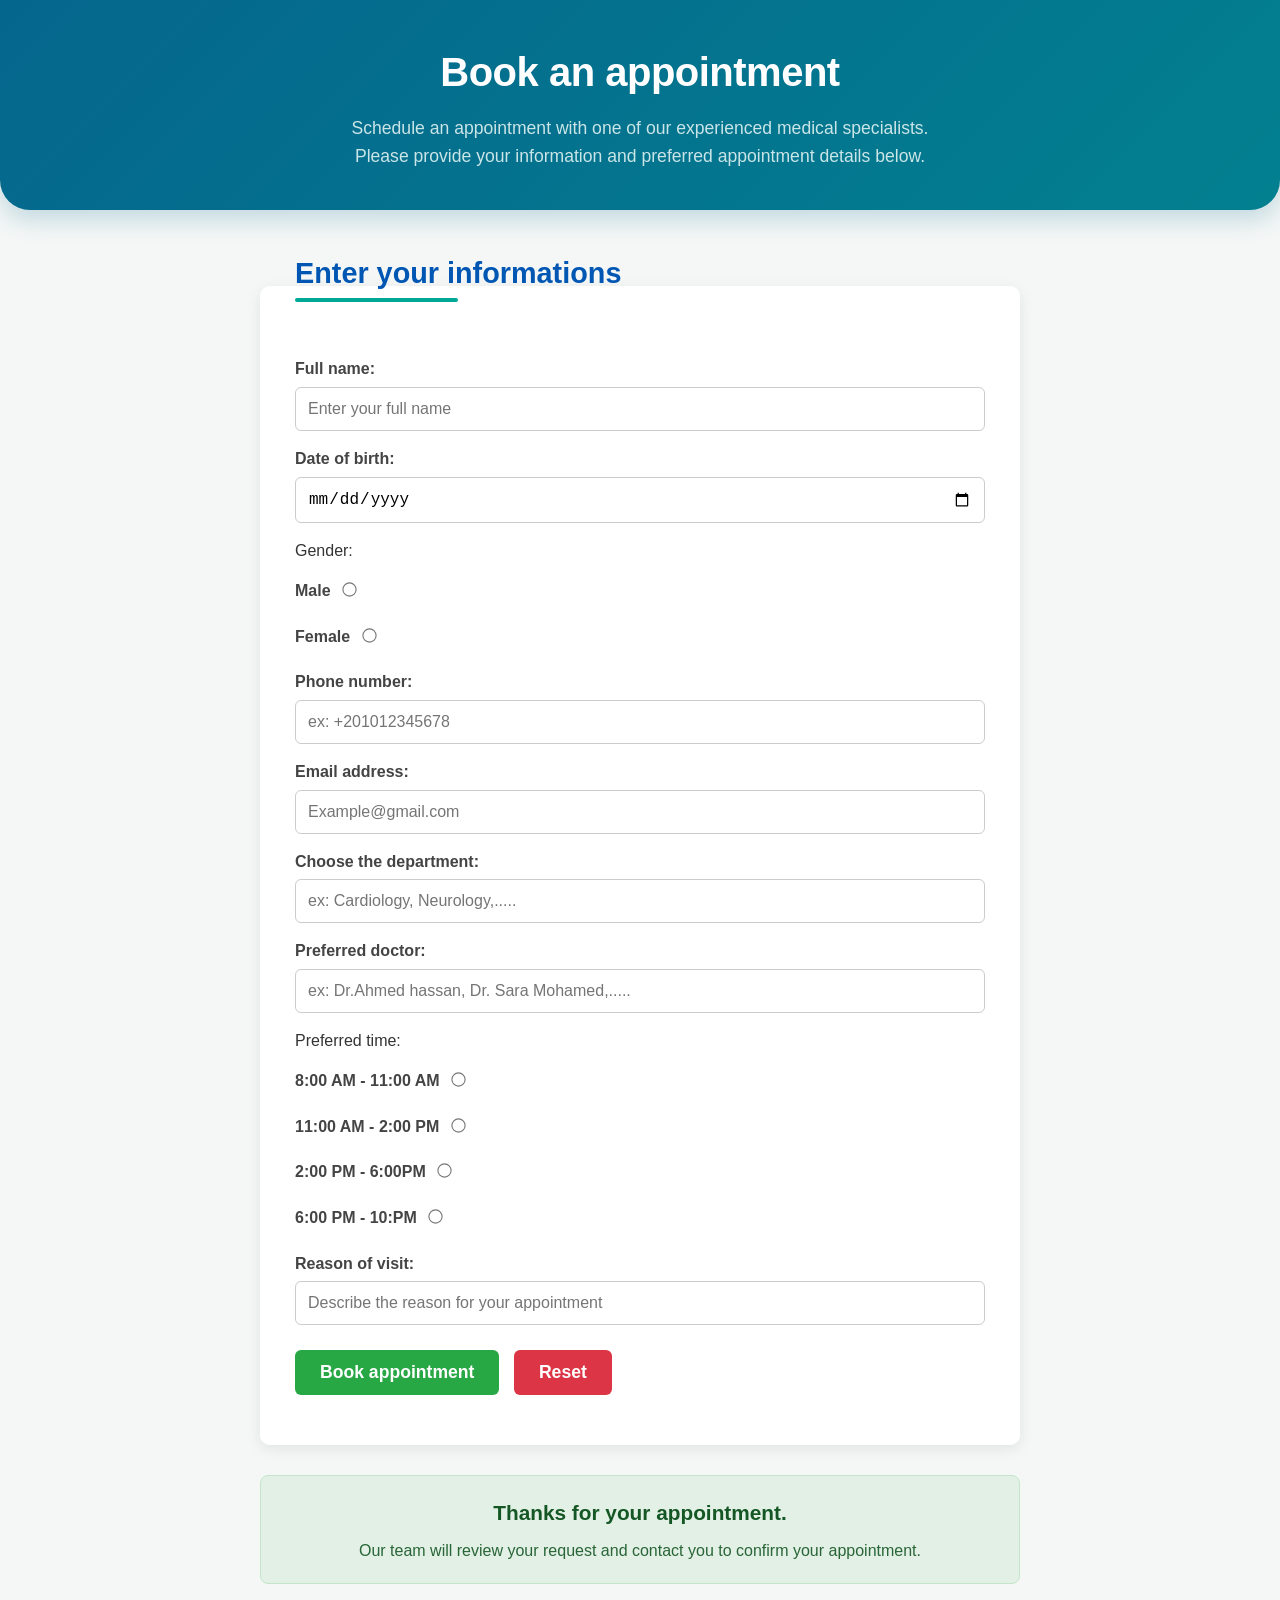
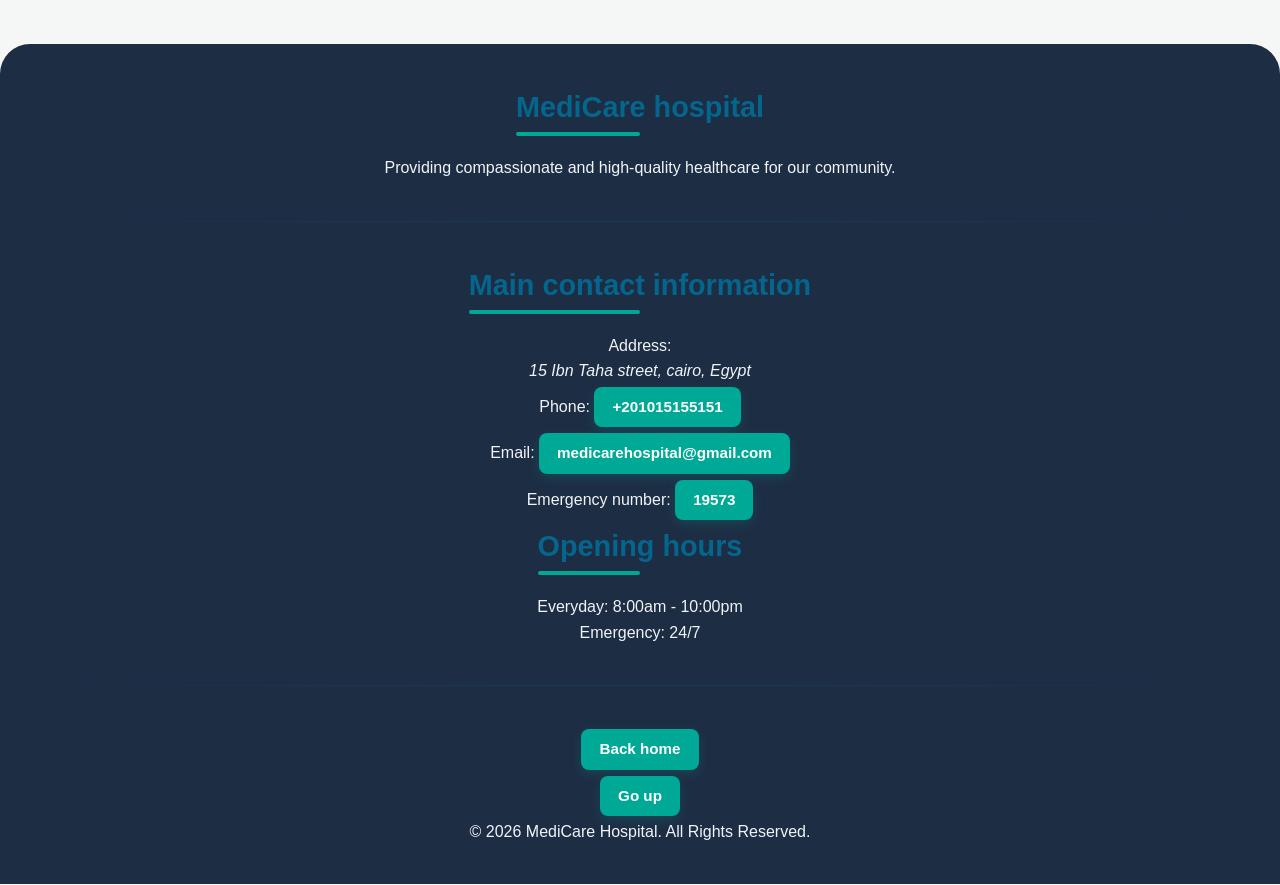
==== appointments.html @ 6caca46a "Add files via upload" ====
<!DOCTYPE html>
<html lang="en">
    <head>
        <meta charset="UTF-8">
        <meta name="description" content="Schedule an appointment with one of our experienced medical specialists. Please provide your information and preferred appointment details below.">
        <meta name="viewport" content="width=device-width, initial-scale=1.0">
        <title>Appointments of MediCare hospital</title>
        <link rel="icon" href="img/logo-hospital.png">
        <link rel="stylesheet" href="main.css">
    </head>
    <body>
        <header class="appointment-header">
            <section id="appointment-head">
                <h1>Book an appointment</h1>
                <p>
                    Schedule an appointment with one of our experienced medical specialists. Please provide your information and preferred appointment details below.
                </p>
            </section>
        </header>
        <main class="appointment-main">
            <section id="appointment-information">
                <fieldset>
                        <legend><h2>Enter your informations</h2></legend>
                        <form action="https://httpbin.org/post" method="post">
                        <p>
                            <label for="name">Full name: </label>
                            <input type="text" id="name" name="name" placeholder="Enter your full name" autocomplete="on" required>
                        </p>   
                        <p>
                            <label for="date-of-birth">Date of birth: </label>
                            <input type="date" name="date-of-birth" id="date-of-birth" required>
                        </p>
                        <p>Gender: </p>
                        <p>
                        <label for="male">Male</label>
                        <input type="radio" name="gender" id="male" required>
                        </p>
                        <p>
                        <label for="female">Female</label>
                        <input type="radio" name="gender" id="female" required>
                        </p>
                        <p>
                            <label for="phone">Phone number: </label>
                            <input type="tel" name="phone" id="phone" placeholder="ex: +201012345678" required autocomplete="on">
                        </p>
                        <p>
                            <label for="mail">Email address: </label>
                            <input type="email" name="mail" id="mail" placeholder="Example@gmail.com" required autocomplete="on">
                        </p>
                        <p>
                            <label for="department-choose">Choose the department: </label>
                            <input type="text" id="department-choose" name="department-name" required placeholder="ex: Cardiology, Neurology,....." list="choose-department-list">
                            <datalist id="choose-department-list">
                                <option value="Cardiology">
                                <option value="Neurology">
                                <option value="Pediatrics">
                                <option value="Orthopedics">
                                <option value="Dermatology">
                                <option value="Dentistry">
                                <option value="Ophthalmology">
                                <option value="Ear, Nose and Throat">
                                <option value="Urology">
                                <option value="Obstetrics & Gynecology">
                                <option value="Oncology">
                                <option value="General surgery">
                            </datalist>
                        </p>
                        <p>
                            <label for="doctor-choose">Preferred doctor: </label>
                            <input type="text" id="doctor-choose" name="doctor-name" required placeholder="ex: Dr.Ahmed hassan, Dr. Sara Mohamed,....." list="choose-doctor-list">
                            <datalist id="choose-doctor-list">
                                <option value="Dr. Ahmed Hassan">
                                <option value="Dr. Sara Mohamed">
                                <option value="Dr. Omar Ali">
                                <option value="Dr. Mariam Adel">
                                <option value="Dr. Youssef Ibrahim">
                                <option value="Dr. Nour Ahmed">
                                <option value="Dr. Karim Mostafa">
                                <option value="Dr. Hala Mahmoud">
                                <option value="Dr. Omar Yasser">
                                <option value="Dr. Radwa Mohamed">
                                <option value="Dr. Tarek Nabil">
                                <option value="Dr. Reem Hassan">
                                <option value="Dr. Adam Sherif">
                                <option value="Dr. Farah Adel">
                                <option value="Dr. Khaled Samir">
                            </datalist>
                        </p>
                        <p>
                            Preferred time: 
                        </p>
                        <p>
                            <label for="time1">8:00 AM - 11:00 AM</label>
                            <input type="radio" name="preferred-time" id="time1" required>
                        </p>
                        <p>
                            <label for="time2">11:00 AM - 2:00 PM</label>
                            <input type="radio" name="preferred-time" id="time2" required>
                        </p>
                        <p>
                            <label for="time3">2:00 PM - 6:00PM</label>
                            <input type="radio" name="preferred-time" id="time3" required>
                        </p>
                        <p>
                            <label for="time4">6:00 PM - 10:PM</label>
                            <input type="radio" name="preferred-time" id="time4" required>
                        </p>
                        <p>
                            <label for="visit-reason">Reason of visit: </label>
                            <input type="text" id="visit-reason" name="visit-reason" required placeholder="Describe the reason for your appointment">
                        </p>
                        <p>
                            <button type="submit">Book appointment</button>
                            <button type="reset">Reset</button>
                        </p>
                        </form>
                </fieldset>
            </section>
            <section id="book-confirmation">
                <h3>Thanks for your appointment.</h3>
                <h4>
                    Our team will review your request and contact you to confirm your appointment.   
                </h4>
            </section>
        </main>
        <footer class="appointment-footer">
            <section id="final-paragraph">
                <div class="final-paragraph-card">
                    <h2>MediCare hospital</h2>
                    <p>
                        Providing compassionate and high-quality healthcare for our community.
                    </p>
                </div>   
            </section>
            <hr>
            <section id="main-contact">
                    <h2>Main contact information</h2>
                    <div class="main-contact-card">
                        <ul>
                            <li>
                                Address: <address>15 Ibn Taha street, cairo, Egypt</address>
                            </li>
                            <li>
                                Phone: <a href="tel:+201015155151">+201015155151</a>
                            </li>
                            <li>
                                Email: <a href="mailto:medicarehospital@gmail.com">medicarehospital@gmail.com</a>
                            </li>
                            <li>
                                Emergency number: <a href="tel:19573">19573</a>
                            </li>
                        </ul>
                    </div>
            </section>
            <section id="opening-hours">
                <h2>Opening hours</h2>
                <ul>
                    <li>
                        Everyday: <time datetime="08:00">8:00am</time> - <time datetime="22:00">10:00pm</time>
                    </li>
                    <li>
                        Emergency: 24/7
                    </li>
                </ul>
            </section>
            <hr>
            <section id="ending">
                <h3><a href="index.html">Back home</a></h3>
                <a href="#">Go up</a>
                <p>&copy; 2026 MediCare Hospital. All Rights Reserved.</p>
            </section>
        </footer>
    </body>
</html>
---- main.css ----
@import url('https://fonts.googleapis.com/css2?family=Poppins:wght@300;400;600;700&display=swap');

.index-header a[href^="tel:"] {
    display: inline-block;
    padding: 6px 13px;
    background-color: rgba(255, 255, 255, 0.15);
    color: #ffffff;
    text-decoration: none;
    border-radius: 8px;
    font-weight: bold;
    font-size: 16px;
    margin-left: 5px;
    transition: all 0.2s ease-in-out; 
}

.index-header a[href^="tel:"]:hover {
    background-color: #ffffff;
    color: #12879a;
    transform: translateY(-4px);
}

html {
    scroll-behavior: smooth;
}

:root {
    --primary-gradient: linear-gradient(135deg, #05668d 0%, #028090 100%);
    --accent-color: #00a896;
    --accent-hover: #02c39a;
    --bg-light: #f4f7f6;
    --text-dark: #2b2d42;
    --text-muted: #6c757d;
    --card-bg: rgba(255, 255, 255, 0.95);
    --shadow-soft: 0 10px 30px rgba(0, 0, 0, 0.08);
    --shadow-hover: 0 18px 40px rgba(2, 128, 144, 0.18);
    --radius-lg: 16px;
    --radius-sm: 8px;
    --transition-fast: all 0.3s cubic-bezier(0.25, 0.8, 0.25, 1);
}

* {
    margin: 0;
    padding: 0;
    box-sizing: border-box;
}

body {
    font-family: 'Poppins', 'Segoe UI', sans-serif;
    line-height: 1.7;
    color: var(--text-dark);
    background: #f0f4f8;
    overflow-x: hidden;
}


@keyframes fadeInUp {
    from {
        opacity: 0;
        transform: translateY(30px);
    }
    to {
        opacity: 1;
        transform: translateY(0);
    }
}

@keyframes pulseGlow {
    0% { box-shadow: 0 0 0 0 rgba(0, 168, 150, 0.4); }
    70% { box-shadow: 0 0 0 12px rgba(0, 168, 150, 0); }
    100% { box-shadow: 0 0 0 0 rgba(0, 168, 150, 0); }
}

a {
    text-decoration: none;
    color: inherit;
}

ul {
    list-style: none;
}

hr {
    border: 0;
    height: 1px;
    background: linear-gradient(90deg, transparent, rgba(2, 128, 144, 0.2), transparent);
    margin: 40px 0;
}

header {
    background: var(--primary-gradient);
    color: #ffffff;
    padding: 50px 8% 30px;
    border-radius: 0 0 30px 30px;
    box-shadow: 0 10px 25px rgba(5, 102, 141, 0.2);
    position: relative;
    animation: fadeInUp 0.8s ease-out;
}

header h1 {
    font-size: 2.5rem;
    font-weight: 700;
    letter-spacing: -0.5px;
    margin-bottom: 10px;
}

header p {
    font-size: 1.05rem;
    color: #e0f2f1;
    max-width: 750px;
}

header nav {
    margin-top: 25px;
}

header nav ul {
    display: flex;
    flex-wrap: wrap;
    gap: 12px;
}

header nav a {
    color: #ffffff;
    font-weight: 600;
    padding: 8px 18px;
    border-radius: var(--radius-sm);
    background: rgba(255, 255, 255, 0.12);
    backdrop-filter: blur(5px);
    transition: var(--transition-fast);
    display: inline-block;
}

header nav a:hover {
    background: #ffffff;
    color: var(--accent-color);
    transform: translateY(-3px);
    box-shadow: 0 8px 20px rgba(0, 0, 0, 0.15);
}

main {
    max-width: 1200px;
    margin: 40px auto;
    padding: 0 20px;
    animation: fadeInUp 1s ease-out;
}

section h2 {
    color: #05668d;
    font-size: 1.8rem;
    font-weight: 700;
    margin-bottom: 25px;
    position: relative;
    display: inline-block;
}

section h2::after {
    content: '';
    position: absolute;
    bottom: -6px;
    left: 0;
    width: 50%;
    height: 4px;
    background: var(--accent-color);
    border-radius: 2px;
    transition: var(--transition-fast);
}

section:hover h2::after {
    width: 100%;
}

.services-grid, 
.news-grid, 
.values-grid {
    display: grid;
    grid-template-columns: repeat(auto-fit, minmax(280px, 1fr));
    gap: 30px;
}

.card, 
.our-values-card,
.our-history-card,
.Certifications-card {
    background: var(--card-bg);
    border-radius: var(--radius-lg);
    padding: 28px;
    border: 1px solid rgba(255, 255, 255, 0.8);
    box-shadow: var(--shadow-soft);
    transition: var(--transition-fast);
    position: relative;
    overflow: hidden;
}

.card::before, 
.our-values-card::before,
.our-history-card::before,
.Certifications-card::before {
    content: '';
    position: absolute;
    top: 0;
    left: 0;
    width: 100%;
    height: 4px;
    background: var(--primary-gradient);
    opacity: 0;
    transition: var(--transition-fast);
}

.card:hover, 
.our-values-card:hover,
.our-history-card:hover,
.Certifications-card:hover {
    transform: translateY(-8px) scale(1.01);
    box-shadow: var(--shadow-hover);
}

.card:hover::before, 
.our-values-card:hover::before,
.our-history-card:hover::before,
.Certifications-card:hover::before {
    opacity: 1;
}

.card h3, 
.our-values-card h3,
.our-history-card h3,
.Certifications-card h3 {
    color: #05668d;
    font-size: 1.35rem;
    font-weight: 600;
    margin-bottom: 12px;
}

.card p, 
.our-values-card p,
.our-history-card p,
.Certifications-card p {
    color: var(--text-muted);
    font-size: 0.95rem;
}

.about-main section ul {
    display: flex;
    flex-direction: column;
    gap: 15px;
}

.about-main #about-us li,
.about-main #mission li,
.about-main #our-vision li {
    background: #ffffff;
    padding: 18px 24px;
    border-radius: var(--radius-sm);
    box-shadow: 0 4px 12px rgba(0,0,0,0.03);
    border-left: 4px solid var(--accent-color);
    transition: var(--transition-fast);
}

.about-main #about-us li:hover,
.about-main #mission li:hover,
.about-main #our-vision li:hover {
    transform: translateX(8px);
    box-shadow: 0 6px 16px rgba(0,0,0,0.06);
}

main a,
footer a,
.about-footer a {
    display: inline-block;
    padding: 8px 18px;
    margin: 3px 0;
    background: var(--accent-color);
    color: #ffffff !important;
    font-weight: 600;
    font-size: 0.95rem;
    border-radius: var(--radius-sm);
    box-shadow: 0 4px 12px rgba(0, 168, 150, 0.2);
    transition: var(--transition-fast);
    text-decoration: none !important;
}

main a:hover,
footer a:hover,
.about-footer a:hover {
    background: var(--accent-hover);
    color: #ffffff !important;
    transform: translateY(-3px);
    box-shadow: 0 8px 20px rgba(2, 195, 154, 0.35);
}

footer #ending1 h3 a {
    background: var(--primary-gradient);
    font-size: 1.05rem;
    padding: 10px 24px;
    margin-bottom: 12px;
}

footer #ending1 h3 a:hover {
    background: var(--accent-hover);
}

footer,
.about-footer {
    background: #1d2d44;
    color: #f0f4f8;
    text-align: center;
    padding: 40px 20px;
    margin-top: 60px;
    border-radius: 30px 30px 0 0;
}

.about-footer section {
    margin-bottom: 25px;
}

.about-footer ul {
    display: flex;
    flex-direction: column;
    gap: 10px;
    align-items: center;
}

@media (max-width: 768px) {
    header {
        padding: 30px 5% 20px;
    }
    
    header h1 {
        font-size: 1.8rem;
    }

    header nav ul {
        gap: 8px;
    }

    header nav a {
        width: 100%;
        text-align: center;
    }

    main a,
    footer a,
    .about-footer a {
        display: inline-block;
        width: auto;
    }
}

#doctors-cards ol {
    display: grid;
    grid-template-columns: repeat(auto-fit, minmax(280px, 1fr));
    gap: 30px;
    list-style: none; 
    padding: 0;
    margin: 0;
}

.doctors-card-one {
    background: var(--card-bg);
    border-radius: var(--radius-lg);
    padding: 28px;
    border: 1px solid rgba(255, 255, 255, 0.8);
    box-shadow: var(--shadow-soft);
    transition: var(--transition-fast);
    position: relative;
    overflow: hidden;
    height: 100%;
    display: flex;
    flex-direction: column;
}

.doctors-card-one::before {
    content: '';
    position: absolute;
    top: 0;
    left: 0;
    width: 100%;
    height: 4px;
    background: var(--primary-gradient);
    opacity: 0;
    transition: var(--transition-fast);
}

.doctors-card-one:hover {
    transform: translateY(-8px) scale(1.01);
    box-shadow: var(--shadow-hover);
}

.doctors-card-one:hover::before {
    opacity: 1;
}

.doctors-card-one h3 {
    color: #05668d;
    font-size: 1.35rem;
    font-weight: 600;
    margin-bottom: 15px;
}

.doctors-card-one h4 {
    color: var(--text-dark);
    font-size: 1.05rem;
    margin-top: 20px;
    margin-bottom: 5px;
}

.doctors-card-one p {
    color: var(--text-muted);
    font-size: 0.95rem;
}

.doctors-card-one ul {
    list-style: none;
    padding: 0;
    margin: 0;
    display: flex;
    flex-direction: column;
    gap: 8px;
}

.doctors-card-one ul li {
    color: var(--text-muted);
    font-size: 0.95rem;
    background: none;
    padding: 0;
    border: none;
    box-shadow: none;
    transform: none;
}

.doctors-card-one ul li:hover {
    transform: none;
    box-shadow: none;
}

.doctors-header {
    background: var(--primary-gradient);
    color: #ffffff;
    padding: 50px 8% 30px;
    border-radius: 0 0 30px 30px;
    box-shadow: 0 10px 25px rgba(5, 102, 141, 0.2);
    position: relative;
    animation: fadeInUp 0.8s ease-out;
    text-align: center;
}

.doctors-header h1 {
    font-size: 2.5rem;
    font-weight: 700;
    margin-bottom: 10px;
}

.doctors-header ul {
    list-style: none;
    padding: 0;
}

.doctors-header ul li {
    font-size: 1.05rem;
    color: #e0f2f1;
    max-width: 750px;
    margin: 0 auto;
}

.doctors-footer {
    background: #1d2d44;
    color: #f0f4f8;
    text-align: center;
    padding: 40px 20px;
    margin-top: 60px;
    border-radius: 30px 30px 0 0;
}

.doctors-footer ul {
    display: flex;
    flex-direction: column;
    gap: 10px;
    align-items: center;
    padding: 0;
}

#explore-deprtments ol {
    display: grid;
    grid-template-columns: repeat(auto-fit, minmax(300px, 1fr));
    gap: 25px;
    list-style-type: none;
    padding: 0;
    margin: 30px 0;
}

.departments-cards {
    background-color: #ffffff;
    border: 1px solid #e0e0e0;
    border-radius: 12px;
    padding: 25px;
    box-shadow: 0 4px 8px rgba(0, 0, 0, 0.05);
    transition: transform 0.3s ease, box-shadow 0.3s ease;
    height: 100%;
    display: flex;
    flex-direction: column;
}

.departments-cards:hover {
    transform: translateY(-8px);
    box-shadow: 0 12px 20px rgba(0, 0, 0, 0.1);
}

.departments-cards h3 {
    color: #2c3e50;
    margin-top: 0;
    border-bottom: 2px solid #3498db; 
    padding-bottom: 10px;
    margin-bottom: 15px;
    font-size: 1.5rem;
}

.departments-cards p {
    color: #555;
    line-height: 1.6;
    flex-grow: 1; 
}

.departments-cards h4 {
    color: #2c3e50;
    margin-bottom: 10px;
    font-size: 1.1rem;
}

.departments-cards ul {
    list-style-type: square;
    padding-left: 20px;
    margin-bottom: 25px;
    color: #444;
}

.departments-cards ul li {
    margin-bottom: 8px;
    line-height: 1.4;
}

.departments-cards strong {
    display: block;
    background-color: #f8f9fa;
    padding: 12px;
    border-radius: 6px;
    text-align: center;
    color: #27ae60; 
    margin-top: auto; 
    font-size: 0.95rem;
    border: 1px dashed #27ae60;
}






/* =========================================
   Global Reset & Basic Setup
   ========================================= */
* {
    box-sizing: border-box;
    margin: 0;
    padding: 0;
}

body {
    font-family: 'Segoe UI', Tahoma, Geneva, Verdana, sans-serif;
    line-height: 1.6;
    background-color: #f4f7f6;
    color: #333;
}

a {
    text-decoration: none;
    color: inherit;
}

/* =========================================
   Header Styling
   ========================================= */
.appointment-header {
    background-color: #0056b3;
    color: #fff;
    padding: 40px 20px;
    text-align: center;
}

.appointment-header h1 {
    font-size: 2.5rem;
    margin-bottom: 10px;
}

.appointment-header p {
    font-size: 1.1rem;
    max-width: 600px;
    margin: 0 auto;
    opacity: 0.9;
}

/* =========================================
   Main Content & Fieldset Styling
   ========================================= */
.appointment-main {
    max-width: 800px;
    margin: 40px auto;
    padding: 0 20px;
}

#appointment-information fieldset {
    background: #fff;
    border: none;
    border-radius: 10px;
    padding: 35px;
    box-shadow: 0 4px 15px rgba(0, 0, 0, 0.08);
}

#appointment-information legend h2 {
    color: #0056b3;
    margin-bottom: 25px;
    text-align: center;
    width: 100%;
    font-size: 1.8rem;
}

.appointment-main p {
    margin-bottom: 15px;
}

/* Labels */
.appointment-main label {
    display: inline-block;
    font-weight: 600;
    margin-bottom: 5px;
    color: #444;
}

/* General Inputs */
input[type="text"],
input[type="date"],
input[type="tel"],
input[type="email"] {
    width: 100%;
    padding: 12px;
    border: 1px solid #ccc;
    border-radius: 6px;
    font-size: 1rem;
    transition: border-color 0.3s ease, box-shadow 0.3s ease;
}

input[type="text"]:focus,
input[type="date"]:focus,
input[type="tel"]:focus,
input[type="email"]:focus {
    border-color: #0056b3;
    outline: none;
    box-shadow: 0 0 5px rgba(0, 86, 179, 0.2);
}

/* Radio Buttons Styling */
input[type="radio"] {
    margin-left: 8px;
    transform: scale(1.1);
    cursor: pointer;
}

/* Buttons */
button {
    padding: 12px 25px;
    font-size: 1.1rem;
    border: none;
    border-radius: 6px;
    cursor: pointer;
    font-weight: bold;
    transition: background-color 0.3s ease, transform 0.1s ease;
    margin-right: 10px;
    margin-top: 10px;
}

button[type="submit"] {
    background-color: #28a745;
    color: #fff;
}

button[type="submit"]:hover {
    background-color: #218838;
}

button[type="reset"] {
    background-color: #dc3545;
    color: #fff;
}

button[type="reset"]:hover {
    background-color: #c82333;
}

button:active {
    transform: scale(0.98);
}

/* Confirmation Message (Just below the form) */
#book-confirmation {
    text-align: center;
    margin-top: 30px;
    padding: 20px;
    background-color: #e2f0e6;
    color: #155724;
    border-radius: 8px;
    border: 1px solid #c3e6cb;
}

#book-confirmation h3 {
    margin-bottom: 8px;
    font-size: 1.3rem;
}

#book-confirmation h4 {
    font-size: 1rem;
    font-weight: normal;
    opacity: 0.9;
}

.emergency-main {
    max-width: 900px;
    margin: 40px auto;
    padding: 0 20px;
    font-family: 'Segoe UI', Tahoma, Geneva, Verdana, sans-serif;
    color: #333;
    line-height: 1.7;
}

.emergency-main hr {
    display: none; 
}

/* مسافات بين الأقسام */
.emergency-main section {
    margin-bottom: 50px;
}

.emergency-main h2 {
    color: #005b7f;
    position: relative;
    display: inline-block; 
    padding-bottom: 8px;
    margin-bottom: 25px;
    font-size: 1.8rem;
}

.emergency-main h2::after {
    content: "";
    position: absolute;
    left: 0;
    bottom: 0;
    height: 4px;
    width: 60px;
    background-color: #00a896;
    transition: width 0.3s ease-in-out; 
}

.emergency-main h2:hover::after {
    width: 100%;
}

.emergency-main h3 {
    color: #005b7f;
    margin-bottom: 15px;
    font-size: 1.3rem;
}

.emergency-main section > p,
.emergency-main section > ul,
.emergency-main section > ol {
    background-color: #fff;
    padding: 20px 25px;
    border-radius: 6px;
    border-left: 4px solid #00a896;
    box-shadow: 0 2px 8px rgba(0, 0, 0, 0.05); 
    margin-bottom: 15px;
    transition: transform 0.3s ease, box-shadow 0.3s ease;
}

.emergency-main section > p:hover,
.emergency-main section > ul:hover,
.emergency-main section > ol:hover {
    transform: scale(1.02); 
    box-shadow: 0 8px 16px rgba(0, 0, 0, 0.1); 

.emergency-main section > ul,
.emergency-main section > ol {
    padding-left: 50px; 
}

.emergency-main li {
    margin-bottom: 10px;
}

.emergency-main ol li strong {
    font-size: 1.1rem;
    color: #005b7f;
    display: block;
    margin-bottom: 5px;
}

.emergency-main ol li p {
    background: transparent;
    padding: 0;
    border: none;
    box-shadow: none;
    margin-bottom: 0;
    transform: none;
}

.emergency-main ol li p:hover {
    transform: none;
    box-shadow: none;
}

.emergency-main a {
    color: #00a896;
    font-weight: bold;
    text-decoration: none;
}

.emergency-main a:hover {
    color: #005b7f;
    text-decoration: underline;
}
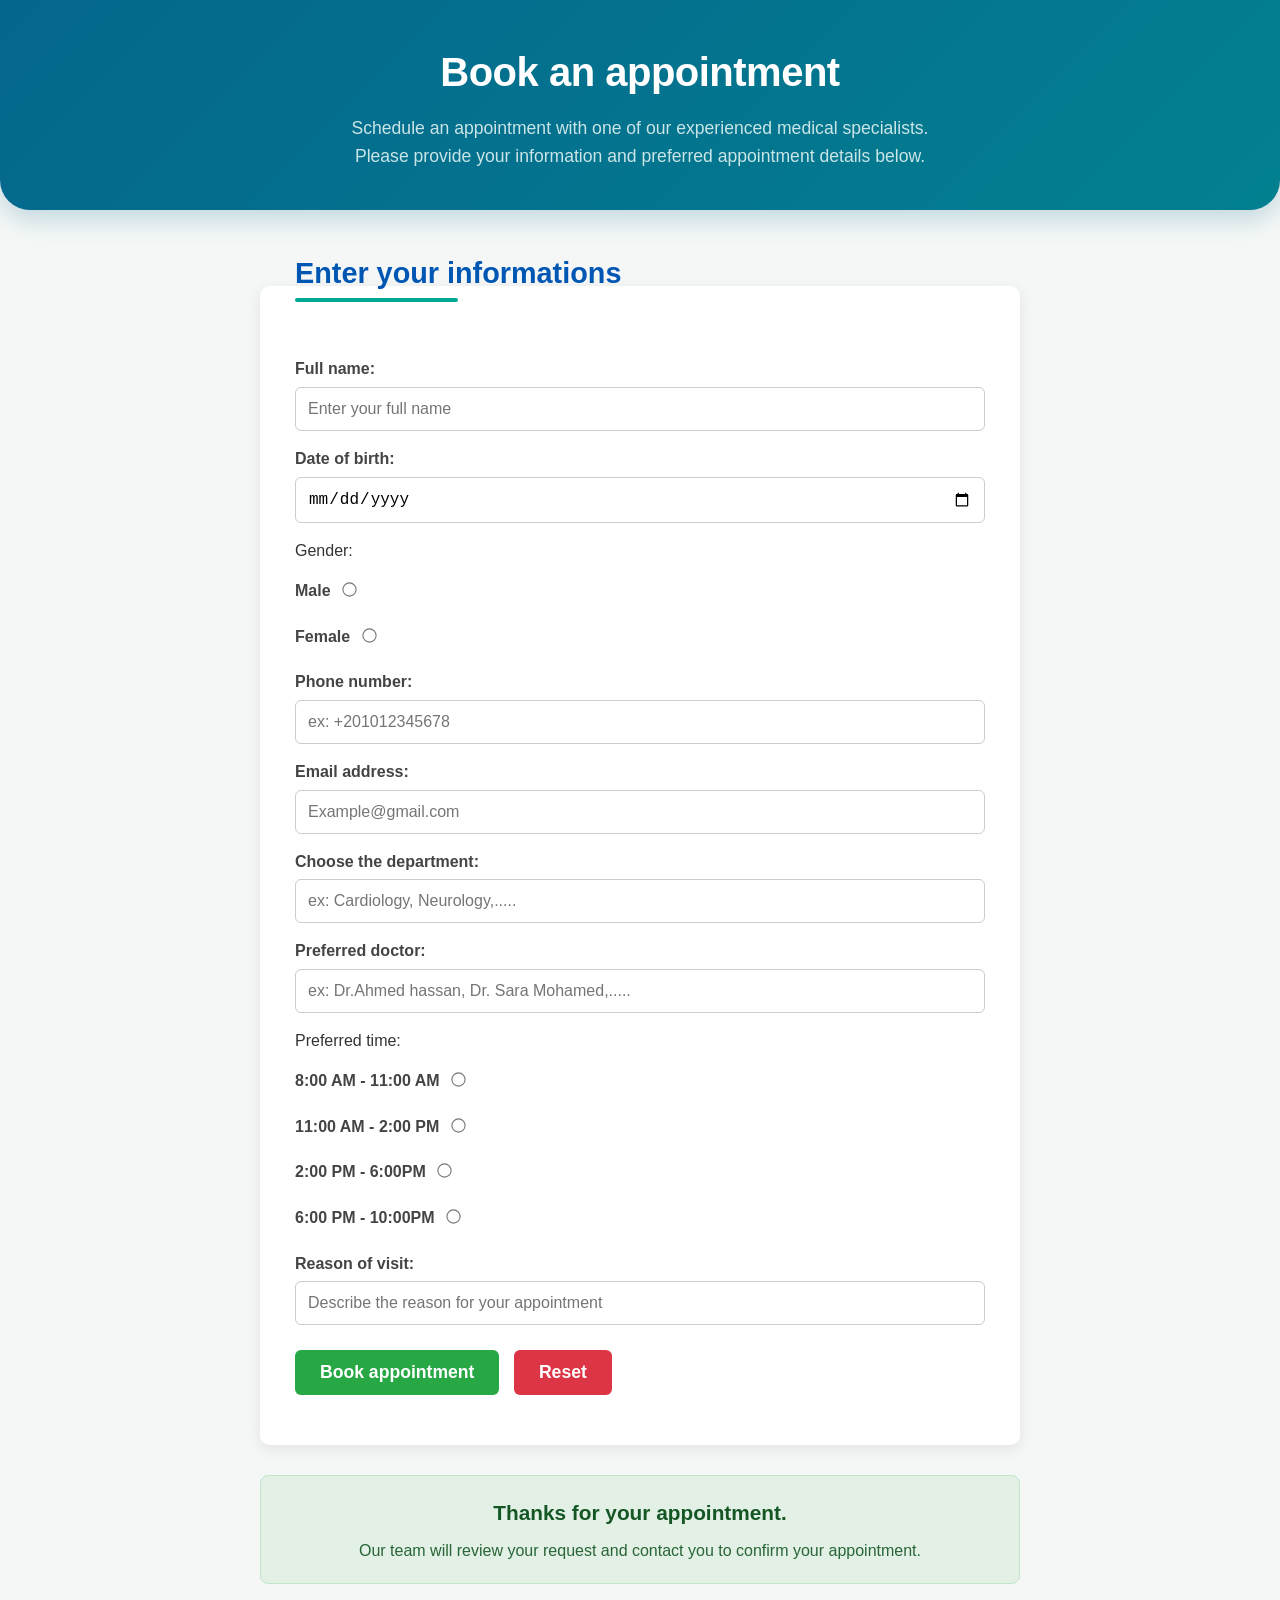
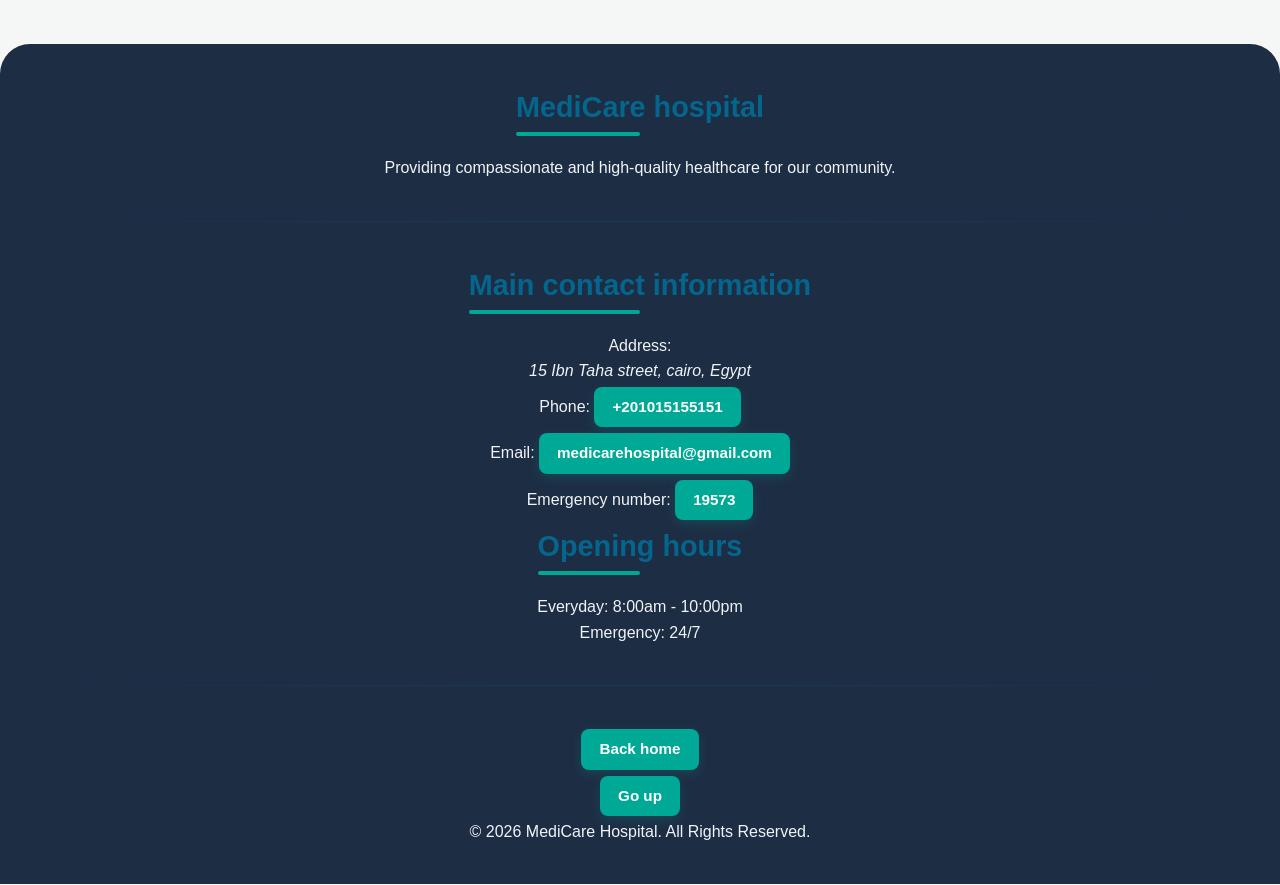
==== commit 8e4f1c06: "Fix formatting issues in appointments.html" ====
--- a/appointments.html
+++ b/appointments.html
@@ -102,7 +102,7 @@
                             <input type="radio" name="preferred-time" id="time3" required>
                         </p>
                         <p>
-                            <label for="time4">6:00 PM - 10:PM</label>
+                            <label for="time4">6:00 PM - 10:00PM</label>
                             <input type="radio" name="preferred-time" id="time4" required>
                         </p>
                         <p>
@@ -171,4 +171,4 @@
             </section>
         </footer>
     </body>
-</html>+</html>
--- a/main.css
+++ b/main.css
@@ -550,14 +550,6 @@
     border: 1px dashed #27ae60;
 }
 
-
-
-
-
-
-/* =========================================
-   Global Reset & Basic Setup
-   ========================================= */
 * {
     box-sizing: border-box;
     margin: 0;
@@ -576,9 +568,7 @@
     color: inherit;
 }
 
-/* =========================================
-   Header Styling
-   ========================================= */
+
 .appointment-header {
     background-color: #0056b3;
     color: #fff;
@@ -598,9 +588,7 @@
     opacity: 0.9;
 }
 
-/* =========================================
-   Main Content & Fieldset Styling
-   ========================================= */
+
 .appointment-main {
     max-width: 800px;
     margin: 40px auto;
@@ -627,7 +615,7 @@
     margin-bottom: 15px;
 }
 
-/* Labels */
+
 .appointment-main label {
     display: inline-block;
     font-weight: 600;
@@ -635,7 +623,7 @@
     color: #444;
 }
 
-/* General Inputs */
+
 input[type="text"],
 input[type="date"],
 input[type="tel"],
@@ -657,14 +645,13 @@
     box-shadow: 0 0 5px rgba(0, 86, 179, 0.2);
 }
 
-/* Radio Buttons Styling */
 input[type="radio"] {
     margin-left: 8px;
     transform: scale(1.1);
     cursor: pointer;
 }
 
-/* Buttons */
+
 button {
     padding: 12px 25px;
     font-size: 1.1rem;
@@ -699,7 +686,7 @@
     transform: scale(0.98);
 }
 
-/* Confirmation Message (Just below the form) */
+
 #book-confirmation {
     text-align: center;
     margin-top: 30px;
@@ -734,7 +721,7 @@
     display: none; 
 }
 
-/* مسافات بين الأقسام */
+
 .emergency-main section {
     margin-bottom: 50px;
 }
@@ -786,7 +773,7 @@
 .emergency-main section > ol:hover {
     transform: scale(1.02); 
     box-shadow: 0 8px 16px rgba(0, 0, 0, 0.1); 
-
+}
 .emergency-main section > ul,
 .emergency-main section > ol {
     padding-left: 50px; 
@@ -826,4 +813,4 @@
 .emergency-main a:hover {
     color: #005b7f;
     text-decoration: underline;
-}+}
